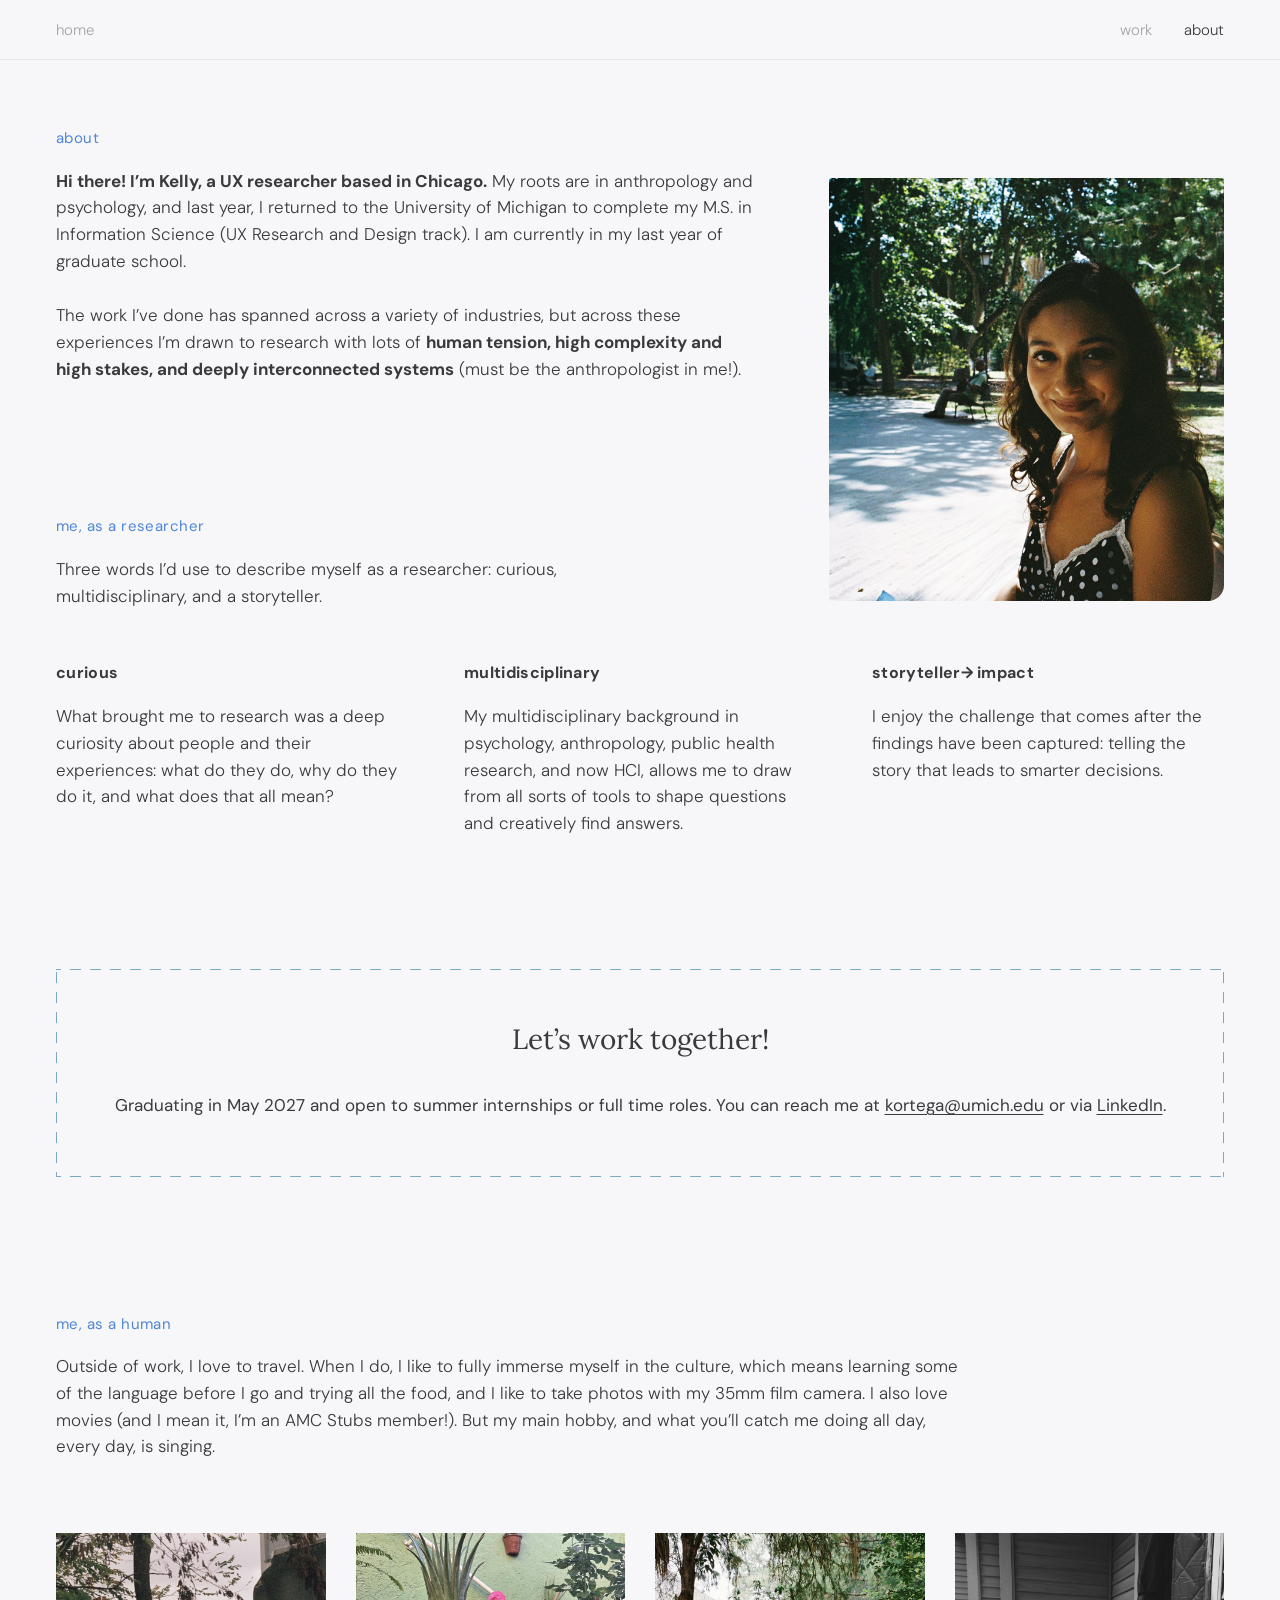
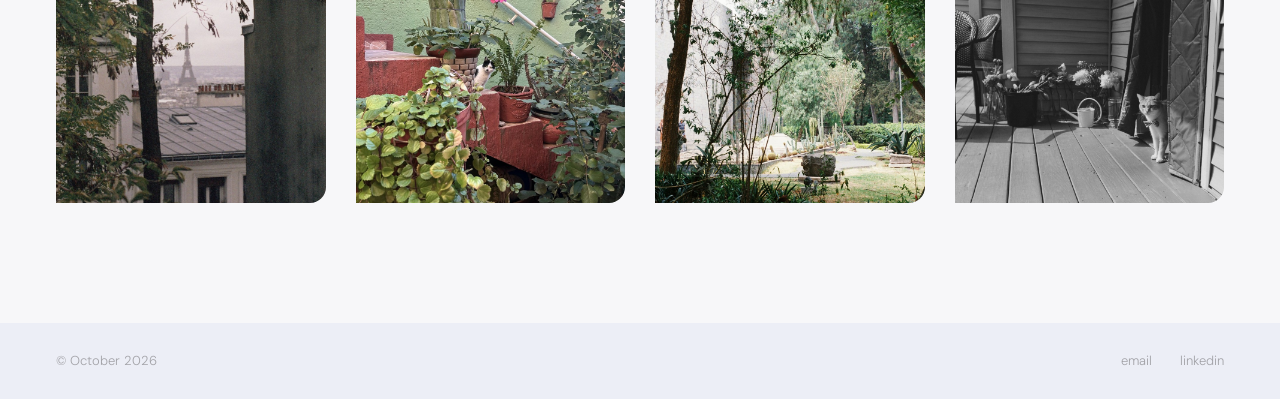
==== about.html @ fd2d8333 "Add files via upload" ====
<!DOCTYPE html>
<html lang="en">
<head>
  <meta charset="UTF-8">
  <meta name="viewport" content="width=device-width, initial-scale=1">
  <title>About · Kelly Ortega</title>
  <meta name="description" content="Kelly Ortega is a UX researcher with roots in anthropology and psychology, finishing an M.S. in Information Science at the University of Michigan.">
  <link rel="preconnect" href="https://fonts.googleapis.com">
  <link rel="preconnect" href="https://fonts.gstatic.com" crossorigin>
  <link href="https://fonts.googleapis.com/css2?family=DM+Sans:wght@300;400;500;700&family=Lora:ital,wght@0,400;1,400&display=swap" rel="stylesheet">
  <link rel="stylesheet" href="styles.css">
</head>
<body>

  <header class="nav">
    <a href="index.html" class="nav__home">home</a>
    <nav class="nav__links">
      <a href="index.html#work">work</a>
      <a href="about.html" aria-current="page">about</a>
    </nav>
  </header>

  <main class="about">
    <h1 class="about__label">about</h1>

    <div class="about__top">
      <div class="about__intro">
        <p class="about__p"><strong>Hi there! I’m Kelly, a UX researcher based in Chicago.</strong> My roots are in anthropology and psychology, and last year, I returned to the University of Michigan to complete my M.S. in Information Science (UX Research and Design track). I am currently in my last year of graduate school.</p>
        <p class="about__p">The work I’ve done has spanned across a variety of industries, but across these experiences I’m drawn to research with lots of <strong>human tension, high complexity and high stakes, and deeply interconnected systems</strong> (must be the anthropologist in me!).</p>

        <section class="about__researcher">
          <h2 class="about__label">me, as a researcher</h2>
          <p class="about__p about__lead">Three words I’d use to describe myself as a researcher: curious, multidisciplinary, and a storyteller.</p>
        </section>
      </div>

      <figure class="about__portrait">
        <img src="kelly.jpg" width="1500" height="1440" alt="Portrait of Kelly smiling over her shoulder in a sunlit, tree-lined park">
      </figure>
    </div>

    <div class="about__traits">
      <div class="trait">
        <h3 class="trait__title">curious</h3>
        <p class="about__p">What brought me to research was a deep curiosity about people and their experiences: what do they do, why do they do it, and what does that all mean?</p>
      </div>
      <div class="trait">
        <h3 class="trait__title">multidisciplinary</h3>
        <p class="about__p">My multidisciplinary background in psychology, anthropology, public health research, and now HCI, allows me to draw from all sorts of tools to shape questions and creatively find answers.</p>
      </div>
      <div class="trait">
        <h3 class="trait__title">storyteller→ impact</h3>
        <p class="about__p">I enjoy the challenge that comes after the findings have been captured: telling the story that leads to smarter decisions.</p>
      </div>
    </div>

    <section class="cta">
      <h2 class="cta__title">Let’s work together!</h2>
      <p class="cta__text">Graduating in May 2027 and open to summer internships or full time roles. You can reach me at <a href="mailto:kortega@umich.edu">kortega@umich.edu</a> or via <a href="https://www.linkedin.com/in/ortegakelly" target="_blank" rel="noopener">LinkedIn</a>.</p>
    </section>

    <section class="about__human">
      <h2 class="about__label">me, as a human</h2>
      <p class="about__p">Outside of work, I love to travel. When I do, I like to fully immerse myself in the culture, which means learning some of the language before I go and trying all the food, and I like to take photos with my 35mm film camera. I also love movies (and I mean it, I’m an AMC Stubs member!). But my main hobby, and what you’ll catch me doing all day, every day, is singing.</p>

      <!-- Swap in your original photos: same file names, or edit the src. The caption shows as a pill on hover. -->
      <ul class="about__gallery">
        <li>
          <figure class="photo" tabindex="0">
            <div class="photo__frame"><img src="gallery-eiffel.jpg" width="900" height="900" loading="lazy" alt="The Eiffel Tower seen through a tree and between Paris rooftops, from Montmartre on an overcast day"></div>
            <figcaption class="photo__pill">The Eiffel Tower, taken from Montmartre, 2022</figcaption>
          </figure>
        </li>
        <li>
          <figure class="photo" tabindex="0">
            <div class="photo__frame"><img src="gallery-stray-cat.jpg" width="900" height="900" loading="lazy" alt="A black-and-white stray cat peeking out from behind potted plants on a red stairway against a green wall in Guanajuato, Mexico"></div>
            <figcaption class="photo__pill">Stray cat, Guanajuato, Mexico, 2023 (I’m thinking of starting a “cats from my travels” collection)</figcaption>
          </figure>
        </li>
        <li>
          <figure class="photo" tabindex="0">
            <div class="photo__frame"><img src="gallery-museo.jpg" width="900" height="900" loading="lazy" alt="A garden at El Museo de Antropología in Ciudad de México, with a carved stone head, cacti and agave under tall trees"></div>
            <figcaption class="photo__pill">El Museo de Antropología, Ciudad de México, 2024</figcaption>
          </figure>
        </li>
        <li>
          <figure class="photo" tabindex="0">
            <div class="photo__frame"><img src="gallery-archie.jpg" width="900" height="900" loading="lazy" alt="Black-and-white photo of Archie, a cat in a bow tie, standing in a quilted doorway on a wooden porch with flowers and a watering can"></div>
            <figcaption class="photo__pill">Archie, my cat in his bow tie, 2025</figcaption>
          </figure>
        </li>
      </ul>
    </section>
  </main>

  <footer class="footer">
    <p class="footer__copy">© October 2026</p>
    <nav class="footer__links">
      <a href="mailto:kortega@umich.edu">email</a>
      <a href="https://www.linkedin.com/in/ortegakelly" target="_blank" rel="noopener">linkedin</a>    </nav>
  </footer>

</body>
</html>
---- styles.css ----
:root {
  --bg: #f7f7f9;
  --text: #3a3a3c;
  --text-soft: #6b6b70;
  --text-faint: #a3a3a8;
  --line: #e8e8ec;
  --placeholder: #eeeeec;
  --footer-bg: #eceef6;
  --gutter: 56px;
  --serif: "Lora", Georgia, serif;
  --sans: "DM Sans", system-ui, -apple-system, "Segoe UI", sans-serif;
}

*,
*::before,
*::after { box-sizing: border-box; }

html { scroll-behavior: smooth; }

body {
  margin: 0;
  background: var(--bg);
  color: var(--text);
  font-family: var(--sans);
  font-weight: 300;
  -webkit-font-smoothing: antialiased;
  display: flex;
  flex-direction: column;
  min-height: 100vh;
}

main { flex: 1; }

a { color: inherit; text-decoration: none; }

/* ---------- Nav ---------- */
.nav {
  display: flex;
  justify-content: space-between;
  align-items: center;
  height: 60px;
  padding: 0 var(--gutter);
  border-bottom: 1px solid var(--line);
  font-size: 15px;
  color: var(--text-faint);
}

.nav__links { display: flex; gap: 32px; }

.nav a { transition: color 0.2s ease; }
.nav a:hover { color: var(--text); }

/* ---------- Hero ---------- */
.hero { padding: 76px var(--gutter) 0; }

.hero__name {
  margin: 0;
  font-family: var(--serif);
  font-style: italic;
  font-weight: 400;
  font-size: clamp(56px, 9vw, 92px);
  line-height: 1.1;
  letter-spacing: 0.01em;
  color: var(--text);
}

.hero__tagline {
  margin: 14px 0 0;
  font-size: clamp(18px, 2.2vw, 22px);
  font-weight: 400;
  color: var(--text);
}

.hero__role {
  margin: 14px 0 0;
  font-size: 16px;
  letter-spacing: 0.02em;
  color: var(--text-soft);
}

/* ---------- Featured work ---------- */
.work { padding: 88px var(--gutter) 96px; }

.work__label {
  margin: 0 0 16px;
  font-size: 12px;
  letter-spacing: 0.02em;
  color: var(--text-faint);
}

.work__grid {
  display: grid;
  grid-template-columns: repeat(2, minmax(0, 1fr));
  column-gap: 30px;
  row-gap: 72px;
  align-items: start;
}

.card { display: block; }

.card { outline: none; }

.card__image {
  position: relative;
  aspect-ratio: 570 / 493;
  background: var(--placeholder);
  border-radius: 0 0 16px 0;
  overflow: hidden;
  /* Hover frame: transparent until hovered, then a thin dashed blue line sits just outside the image */
  outline: 1px dashed transparent;
  outline-offset: 7px;
  transition: border-radius 0.3s ease, outline-color 0.3s ease;
}

.card__image img {
  display: block;
  width: 100%;
  height: 100%;
  object-fit: cover;
}

.card:hover .card__image,
.card:focus-visible .card__image {
  border-radius: 18px;
  outline-color: #4f86d6;
}

/* Pill that slides up over the bottom-left of the image on hover */
.card__pills {
  position: absolute;
  left: 12px;
  right: 12px;
  bottom: 12px;
  display: flex;
  flex-wrap: wrap;
  gap: 12px;
  opacity: 0;
  transform: translateY(8px);
  transition: opacity 0.3s ease, transform 0.3s ease;
  pointer-events: none;
}

.pill {
  padding: 14px 18px;
  border-radius: 18px;
  background: var(--bg);
  color: var(--text-soft);
  font-size: 16px;
  font-weight: 400;
  line-height: 1.2;
}

.card:hover .card__pills,
.card:focus-visible .card__pills {
  opacity: 1;
  transform: none;
}

/* Phones and tablets have no hover, so show the pills all the time */
@media (hover: none) {
  .card__pills { opacity: 1; transform: none; }
}

.card__title {
  margin: 20px 0 0;
  font-size: clamp(22px, 2.4vw, 28px);
  font-weight: 400;
  line-height: 1.5;
  color: var(--text);
}

.card__tags {
  margin: 6px 0 0;
  font-size: 14px;
  color: var(--text-faint);
}

.card__desc {
  margin: 12px 0 0;
  font-size: 18px;
  line-height: 1.55;
  color: var(--text-soft);
}

/* ---------- Footer ---------- */
.footer {
  display: flex;
  justify-content: space-between;
  align-items: center;
  height: 76px;
  padding: 0 var(--gutter);
  background: var(--footer-bg);
  font-size: 13px;
  color: var(--text-faint);
}

.footer__copy { margin: 0; }
.footer__links { display: flex; gap: 28px; }
.footer a { transition: color 0.2s ease; }
.footer a:hover { color: var(--text); }

/* ---------- About page ---------- */
.nav a[aria-current="page"] { color: var(--text); }

.about {
  --about-text: 17px;   /* body copy */
  --about-gap: 132px;                          /* space above and below the contact box */
  padding: 67px var(--gutter) 120px;
}

/* Small section labels: "about", "me, as a researcher", "me, as a human" */
.about__label {
  margin: 0 0 18px;
  font-size: 15px;
  font-weight: 400;
  line-height: 1.5;
  letter-spacing: 0.03em;
  color: #4f86d6;   /* same blue as the hover frames on the photos */
}

/* Body copy */
.about__p {
  margin: 0;
  font-size: var(--about-text);
  line-height: 1.57;
  color: var(--text);
}

.about strong { font-weight: 700; }

/* Intro + portrait */
.about__top {
  display: grid;
  grid-template-columns: minmax(0, 1fr) clamp(300px, 30.9vw, 395px);
  column-gap: 72px;
  align-items: stretch;   /* photo stretches to the height of the text column */
}

.about__intro .about__p + .about__p { margin-top: 28px; }

.about__portrait {
  position: relative;
  margin: 10px 0 8px;   /* top lines up with the first line of text; bottom sits on the baseline of the last line */
  background: #d6e4f0;
  border-radius: 0 0 16px 0;
  overflow: hidden;
}

.about__portrait img {
  position: absolute;
  inset: 0;
  display: block;
  width: 100%;
  height: 100%;
  object-fit: cover;
  object-position: 50% 40%;
}

/* me, as a researcher */
.about__researcher { margin-top: calc(var(--about-gap) + 1px); }   /* same visible space as above "me, as a human" */
.about__lead { max-width: 600px; }

.about__traits {
  display: grid;
  grid-template-columns: repeat(3, minmax(0, 1fr));
  column-gap: 56px;
  margin-top: 52px;
}

.trait__title {
  margin: 0 0 18px;
  font-size: 16px;
  font-weight: 700;
  line-height: 1.5;
  letter-spacing: 0.02em;
  color: var(--text);
}

/* Dashed contact box: 11px dashes, 9px gaps, 1px line */
.cta {
  --dash: #7aaabf;
  margin-top: var(--about-gap);
  padding: 54px 40px 58px;
  text-align: center;
  background:
    linear-gradient(90deg, var(--dash) 55%, transparent 0) top    / 20px 1px repeat-x,
    linear-gradient(90deg, var(--dash) 55%, transparent 0) bottom / 20px 1px repeat-x,
    linear-gradient(0deg,  var(--dash) 55%, transparent 0) left   / 1px 20px repeat-y,
    linear-gradient(0deg,  var(--dash) 55%, transparent 0) right  / 1px 20px repeat-y;
}

.cta__title {
  margin: 0;
  font-family: var(--serif);
  font-weight: 400;
  font-size: clamp(24px, 2.18vw, 28px);
  line-height: 1.2;
  color: var(--text);
}

.cta__text {
  margin: 36px 0 0;
  font-size: var(--about-text);
  font-weight: 400;
  line-height: 1.57;
  color: var(--text);
}

.cta__text a {
  text-decoration: underline;
  text-underline-offset: 3px;
  text-decoration-thickness: 1px;
  transition: color 0.2s ease;
}

.cta__text a:hover { color: var(--text-soft); }

/* me, as a human */
.about__human { margin-top: calc(var(--about-gap) + 4px); }
.about__human .about__p { max-width: 910px; }

.about__gallery {
  display: grid;
  grid-template-columns: repeat(4, minmax(0, 1fr));
  column-gap: 30px;
  row-gap: 30px;
  margin: 73px 0 0;
  padding: 0;
  list-style: none;
}

/* Photo with a caption pill that slides up on hover (same behaviour as the home page cards) */
.photo { position: relative; margin: 0; outline: none; }

.photo__frame {
  aspect-ratio: 1 / 1;
  background: var(--placeholder);
  border-radius: 0 0 16px 0;
  overflow: hidden;
  outline: 1px dashed transparent;
  outline-offset: 7px;
  transition: border-radius 0.3s ease, outline-color 0.3s ease;
}

.photo__frame img {
  display: block;
  width: 100%;
  height: 100%;
  object-fit: cover;
}

.photo:hover .photo__frame,
.photo:focus-visible .photo__frame {
  border-radius: 18px;
  outline-color: #4f86d6;
}

.photo__pill {
  position: absolute;
  left: 12px;
  bottom: 12px;
  max-width: calc(100% - 24px);
  padding: 10px 14px;
  border-radius: 16px;
  background: var(--bg);
  color: var(--text-soft);
  font-size: 14px;
  font-weight: 400;
  line-height: 1.4;
  opacity: 0;
  transform: translateY(8px);
  transition: opacity 0.3s ease, transform 0.3s ease;
  pointer-events: none;
}

.photo:hover .photo__pill,
.photo:focus-visible .photo__pill {
  opacity: 1;
  transform: none;
}

/* Touch screens have no hover, so the caption sits under the photo as plain text */
@media (hover: none) {
  .photo__pill {
    position: static;
    max-width: none;
    margin-top: 10px;
    padding: 0;
    border-radius: 0;
    background: none;
    opacity: 1;
    transform: none;
    pointer-events: auto;
  }
}

/* ---------- Responsive ---------- */
/* Tablets and small laptops: stack the photo above the intro so it never gets squeezed into a tall, narrow crop */
@media (max-width: 1100px) {
  .about__top { grid-template-columns: 1fr; row-gap: 32px; }
  .about__portrait { order: -1; margin: 0; aspect-ratio: 477 / 441; max-width: 477px; }
}

@media (max-width: 800px) {
  :root { --gutter: 24px; }

  .about { --about-gap: 80px; padding-top: 48px; padding-bottom: 80px; }
  .about__top { grid-template-columns: 1fr; row-gap: 32px; }
  .about__portrait { order: -1; margin: 0; aspect-ratio: 477 / 441; }
  .about__intro { max-width: none; }
  .about__intro .about__p + .about__p { margin-top: 28px; }
  .about__researcher { margin-top: 48px; }
  .about__traits { grid-template-columns: 1fr; row-gap: 32px; margin-top: 40px; }
  .cta { padding: 40px 24px; }
  .about__gallery { grid-template-columns: repeat(2, minmax(0, 1fr)); column-gap: 16px; row-gap: 28px; margin-top: 48px; }

  /* Footer: let the links wrap under the copyright instead of crushing together */
  .footer {
    flex-wrap: wrap;
    height: auto;
    min-height: 76px;
    padding-top: 20px;
    padding-bottom: 20px;
    row-gap: 12px;
  }
  .footer__copy { white-space: nowrap; }
  .footer__links { flex-wrap: wrap; gap: 8px 20px; }

  .hero { padding-top: 56px; }
  .work { padding-top: 64px; }

  .work__grid {
    grid-template-columns: 1fr;
    row-gap: 64px;
  }

  .card__desc { font-size: 17px; }
}

/* =====================================================================
   Case study pages
   Tokens: --nav-width, --measure, --gap, --red
   ===================================================================== */

html { scroll-padding-top: 96px; }

@media (prefers-reduced-motion: reduce) {
  html { scroll-behavior: auto; }
}

.cs {
  --nav-width: 200px;
  --measure: 640px;
  --gap: 72px;
  --red: #A3051DB3;
  --cs-text: 17px;
}

/* ---------- Title block ---------- */
.cs__hero { padding: 40px var(--gutter) 0; }

.cs__cover {
  margin: 0;
  aspect-ratio: 1080 / 432;
  background: var(--placeholder);
  border-radius: 0 0 16px 0;
  overflow: hidden;
}

.cs__cover img {
  display: block;
  width: 100%;
  height: 100%;
  object-fit: cover;
}

.cs__title {
  margin: 40px 0 0;
  font-family: var(--serif);
  font-style: italic;
  font-weight: 400;
  font-size: 24px;
  line-height: 1.3;
  letter-spacing: 0.01em;
  color: var(--text);
  max-width: 900px;
}

.cs__question {
  margin: 12px 0 0;
  max-width: 760px;
  font-size: 18px;
  font-weight: 400;
  line-height: 1.5;
  color: var(--text);
}

.cs__meta {
  display: grid;
  grid-template-columns: repeat(4, minmax(0, 1fr));
  column-gap: 32px;
  margin: 40px 0 0;
  padding: 20px 0 0;
  border-top: 1px solid var(--red);
}

.cs__meta dt {
  margin: 0 0 8px;
  font-size: 15px;
  font-weight: 400;
  letter-spacing: 0.03em;
  color: var(--red);
}

.cs__meta dd {
  margin: 0;
  font-size: 17px;
  line-height: 1.6;
  color: var(--text);
}

.cs__meta .meta__item { min-width: 0; }

/* ---------- Two-column layout ---------- */
.cs__layout {
  display: grid;
  grid-template-columns: var(--nav-width) minmax(0, 1fr);
  column-gap: 72px;
  align-items: start;
  padding: 96px var(--gutter) 120px;
}

/* ---------- Sticky side nav ---------- */
.toc {
  position: sticky;
  top: 96px;
  align-self: start;
  font-size: 15px;
}

.toc__back {
  display: inline-block;
  margin-bottom: 28px;
  color: var(--text-faint);
  transition: color 0.2s ease;
}

.toc__back:hover { color: var(--text); }

.toc__list {
  margin: 0;
  padding: 0;
  list-style: none;
}

.toc__list a {
  display: block;
  padding: 7px 0 7px 16px;
  border-left: 1px solid var(--line);
  line-height: 1.4;
  color: var(--text-faint);
  transition: color 0.2s ease, border-color 0.2s ease;
}

.toc__list a:hover { color: var(--text); }

.toc__list a[aria-current="true"] {
  color: var(--text);
  border-left-color: var(--text);
}

/* ---------- Sections ---------- */
.cs__content { min-width: 0; font-size: var(--cs-text); }

.cs__section { scroll-margin-top: 96px; }
.cs__section + .cs__section { margin-top: var(--gap); }

/* Small red headers: context, goal, methods, insight 01, recommendation 01 ... */
.cs__eyebrow,
.block__label {
  margin: 0 0 14px;
  font-size: 15px;
  font-weight: 400;
  line-height: 1.5;
  letter-spacing: 0.03em;
  color: var(--red);
}

.cs__eyebrow--next { margin-top: var(--gap); }

.cs__p,
.cs__list {
  max-width: var(--measure);
  font-size: var(--cs-text);
  line-height: 1.6;
  color: var(--text);
}

.cs__p { margin: 0; }
.cs__p + .cs__p { margin-top: 16px; }
.cs__p strong,
.cs__list strong { font-weight: 700; }

.cs__list {
  margin: 0;
  padding-left: 1.3em;
}

.cs__list li { margin-top: 8px; padding-left: 4px; }
.cs__list li:first-child { margin-top: 0; }
.cs__list ul { margin: 8px 0 0; padding-left: 1.3em; }

/* A paragraph or list that follows another block */
.cs__p + .cs__list,
.cs__list + .cs__p,
.cs__list + .cs__list { margin-top: 16px; }

/* ---------- Insight and recommendation blocks ---------- */
.block {
  margin-top: var(--gap);
  padding-top: 24px;
  border-top: 1px solid var(--red);
}

.cs__p + .block { margin-top: var(--gap); }

/* The only large text on the page: each insight and each recommendation */
.block__title {
  margin: 0 0 20px;
  max-width: 720px;
  font-size: 24px;
  font-weight: 700;
  line-height: 1.4;
  color: var(--text);
}

.block > .cs__p,
.block > .cs__list { margin-top: 0; }
.block > .cs__list + .cs__p,
.block > .cs__p + .cs__list,
.block > .cs__list + .cs__list,
.block > .cs__p + .cs__p { margin-top: 16px; }

.quote {
  max-width: var(--measure);
  margin: 24px 0 0;
  padding-left: 20px;
  border-left: 1px solid var(--text-faint);
  font-family: var(--serif);
  font-style: italic;
  font-size: 17px;
  line-height: 1.6;
  color: var(--text);
}

.quote p { margin: 0; }

/* ---------- Callout (same dashed box as "Let's work together") ---------- */
.callout {
  --dash: #7aaabf;
  max-width: 760px;
  padding: 40px 40px 44px;
  background:
    linear-gradient(90deg, var(--dash) 55%, transparent 0) top    / 20px 1px repeat-x,
    linear-gradient(90deg, var(--dash) 55%, transparent 0) bottom / 20px 1px repeat-x,
    linear-gradient(0deg,  var(--dash) 55%, transparent 0) left   / 1px 20px repeat-y,
    linear-gradient(0deg,  var(--dash) 55%, transparent 0) right  / 1px 20px repeat-y;
}

.callout .cs__p { max-width: none; }

/* ---------- Figures ---------- */
.fig { margin: 32px 0 0; }

.fig__frame {
  background: var(--placeholder);
  border-radius: 0 0 16px 0;
  overflow: hidden;
}

.fig__frame img {
  display: block;
  width: 100%;
  height: auto;
}

/* ---------- More work ---------- */
.more { padding: 0 var(--gutter) 96px; }

/* ---------- Responsive ---------- */
@media (max-width: 1000px) {
  .cs { --nav-width: 160px; }
  .cs__layout { column-gap: 40px; }
}

@media (max-width: 800px) {
  .cs { --gap: 48px; }

  html { scroll-padding-top: 72px; }
  .cs__section { scroll-margin-top: 72px; }

  .cs__hero { padding-top: 24px; }
  .cs__title { margin-top: 28px; }
  .cs__meta { grid-template-columns: repeat(2, minmax(0, 1fr)); row-gap: 24px; margin-top: 32px; }

  .cs__layout {
    grid-template-columns: minmax(0, 1fr);
    padding-top: 0;
    padding-bottom: 80px;
  }

  /* Nav turns into a strip pinned to the top of the screen */
  .toc {
    top: 0;
    z-index: 5;
    margin: 0 calc(var(--gutter) * -1) 48px;
    padding: 0 var(--gutter);
    background: var(--bg);
    border-bottom: 1px solid var(--line);
    overflow-x: auto;
    scrollbar-width: none;
  }
  .toc::-webkit-scrollbar { display: none; }

  .toc__back { display: none; }

  .toc__list { display: flex; gap: 24px; white-space: nowrap; }

  .toc__list a {
    padding: 16px 0 14px;
    border-left: 0;
    border-bottom: 2px solid transparent;
  }

  .toc__list a[aria-current="true"] { border-bottom-color: var(--text); }

  .callout { padding: 28px 22px 32px; }
  .more { padding-bottom: 72px; }
}

.block--first { margin-top: 0; }
.cs__eyebrow + .block { margin-top: 0; }

/* Red line closing the insights, same rule as above each insight */
.cs__section--ruled {
  padding-top: 24px;
  border-top: 1px solid var(--red);
}

/* Bold headings that follow the last insight/recommendation block */
.cs__p--after-block { margin-top: var(--gap); }

/* Two images side by side in one figure */
.fig--pair { display: grid; grid-template-columns: repeat(2, minmax(0, 1fr)); gap: 24px; align-items: start; }
@media (max-width: 800px) { .fig--pair { grid-template-columns: minmax(0, 1fr); } }

/* Smaller figures */
.fig--xs { max-width: 360px; }
.fig--sm { max-width: 480px; }
.fig--md { max-width: 560px; }

/* Figure after a caption line, caption after a figure */
.fig + .cs__p { margin-top: 16px; }

/* Text beside a small figure */
.split { display: grid; grid-template-columns: minmax(0, 1fr) 300px; column-gap: 48px; align-items: start; }
.split__text { min-width: 0; }
.split .fig { margin-top: 0; }
@media (max-width: 800px) {
  .split { grid-template-columns: minmax(0, 1fr); row-gap: 32px; }
  .split .fig { max-width: 360px; }
}

/* Dashed box in the page's red (decision) */
.callout--red { --dash: var(--red); }

/* Captions and spacing for the end wireframes */
.block + .fig { margin-top: var(--gap); }
.fig--spaced { margin-top: var(--gap); }

/* Highlighted definition (context) */
.cs { --tint: #A3051D0A; --highlight: #FFDD55; }
.statement__text {
  max-width: 560px;
  margin: 0 auto;
  font-size: 20px;
  font-weight: 700;
  line-height: 1.6;
  color: var(--text);
}
.statement__text mark {
  padding: 2px 4px;
  background: var(--highlight);
  color: inherit;
  -webkit-box-decoration-break: clone;
  box-decoration-break: clone;
}
@media (max-width: 800px) { .statement { padding: 28px 24px; margin: 32px 0; } }

/* Bold question line */
.cs__p--lead { font-size: 20px; font-weight: 700; }

/* Light red fill inside the red dashed box */
.callout--tint { background-color: var(--tint); }

/* One shared box style: light red fill, red dashed border, full content width */
.callout.callout--red { max-width: none; padding: 32px 48px; }
.callout--center { margin: 48px 0; text-align: center; }
.callout--center .statement__text { max-width: 560px; margin: 0 auto; }
.fig--xs, .fig--sm, .fig--md { max-width: none; }
@media (max-width: 800px) {
  .callout.callout--red { padding: 24px 22px; }
  .callout--center { margin: 32px 0; }
}

.callout .cs__list { max-width: var(--measure); }

/* A recommendation sits right under its insight, with no red line between them */
.block.block--pair { border-top: 0; padding-top: 0; margin-top: 40px; }

/* Label sits 14px above a centered statement box (spec: label to content = 14px) */
.callout--center.callout--after-label { margin-top: 0; }

/* Robot page red boxes: less padding, wider statement text, still centered */
@media (min-width: 801px) {
  .callout.callout--red.callout--wide { padding: 28px 32px; }
}
.callout--wide .statement__text { max-width: 720px; }

/* ---------- Max page width: on very wide screens, keep the page centered ---------- */
/* Header and footer stay full width. 1280px includes the 56px side margins. */
.hero,
.work,
.about,
.cs__hero,
.cs__layout,
.more {
  width: 100%;
  max-width: 1280px;
  margin-left: auto;
  margin-right: auto;
}

/* Nav and footer: keep their bars full width, but line the content up with the centered page column */
.nav,
.footer {
  padding-left: max(var(--gutter), calc((100% - 1280px) / 2 + var(--gutter)));
  padding-right: max(var(--gutter), calc((100% - 1280px) / 2 + var(--gutter)));
}
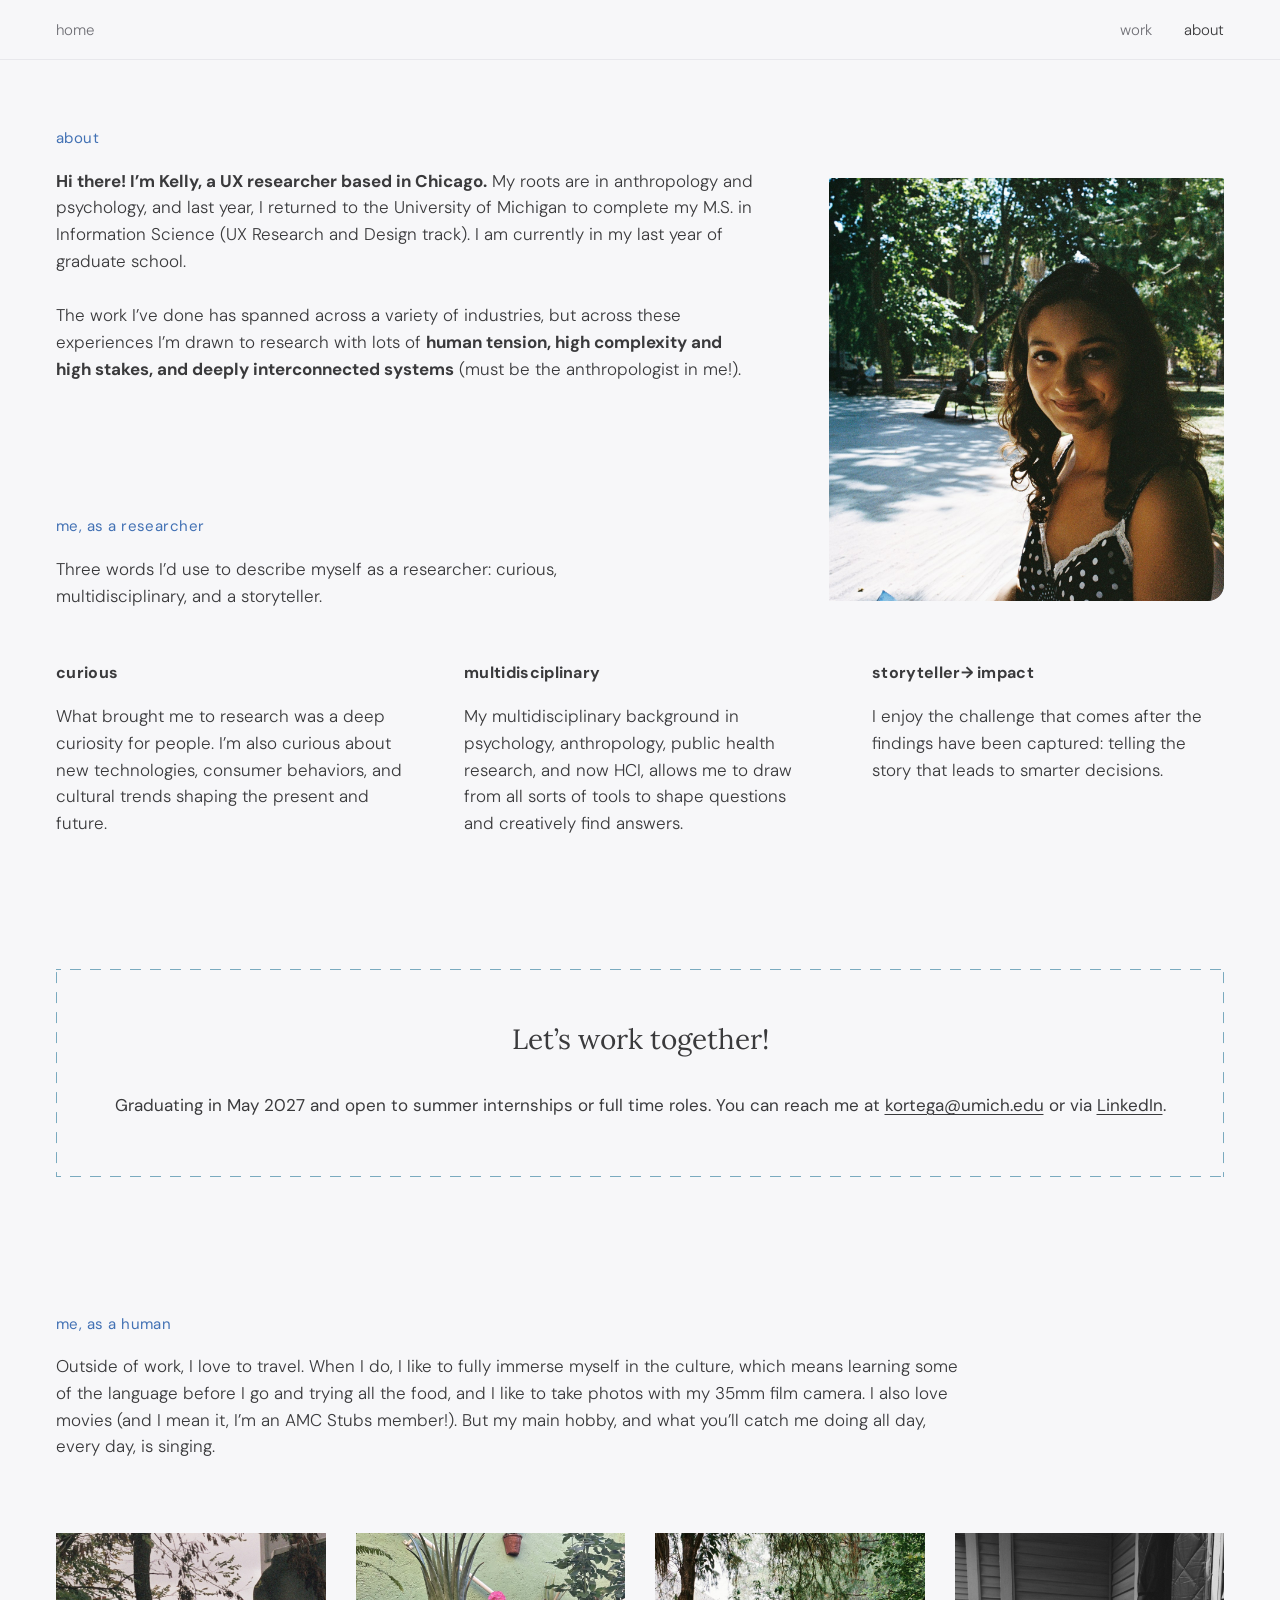
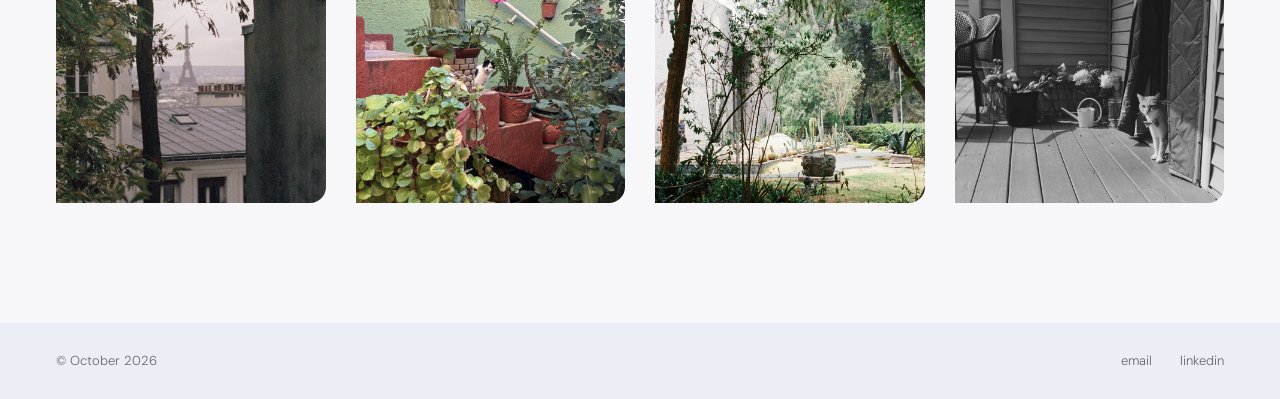
==== commit 0ec12818: "Add files via upload" ====
--- a/about.html
+++ b/about.html
@@ -42,7 +42,7 @@
     <div class="about__traits">
       <div class="trait">
         <h3 class="trait__title">curious</h3>
-        <p class="about__p">What brought me to research was a deep curiosity about people and their experiences: what do they do, why do they do it, and what does that all mean?</p>
+        <p class="about__p">What brought me to research was a deep curiosity for people. I’m also curious about new technologies, consumer behaviors, and cultural trends shaping the present and future.</p>
       </div>
       <div class="trait">
         <h3 class="trait__title">multidisciplinary</h3>
--- a/styles.css
+++ b/styles.css
@@ -2,7 +2,10 @@
   --bg: #f7f7f9;
   --text: #3a3a3c;
   --text-soft: #6b6b70;
-  --text-faint: #a3a3a8;
+  --text-faint: #707076;   /* light gray text, 4.6:1 on the page background */
+  --text-footer: #68686d;  /* footer text on the blue-gray footer, 4.8:1 */
+  --blue-text: #4271b4;    /* about page labels, 4.6:1 */
+  --text-nav: #707076;   /* header links: light gray, 4.6:1 contrast on the page background */
   --line: #e8e8ec;
   --placeholder: #eeeeec;
   --footer-bg: #eceef6;
@@ -42,7 +45,7 @@
   padding: 0 var(--gutter);
   border-bottom: 1px solid var(--line);
   font-size: 15px;
-  color: var(--text-faint);
+  color: var(--text-nav);
 }
 
 .nav__links { display: flex; gap: 32px; }
@@ -191,7 +194,7 @@
   padding: 0 var(--gutter);
   background: var(--footer-bg);
   font-size: 13px;
-  color: var(--text-faint);
+  color: var(--text-footer);
 }
 
 .footer__copy { margin: 0; }
@@ -215,7 +218,7 @@
   font-weight: 400;
   line-height: 1.5;
   letter-spacing: 0.03em;
-  color: #4f86d6;   /* same blue as the hover frames on the photos */
+  color: var(--blue-text);   /* slightly darker than the blue of the hover frames, so the text passes contrast */
 }
 
 /* Body copy */
@@ -453,6 +456,7 @@
   --measure: 640px;
   --gap: 72px;
   --red: #A3051DB3;
+  --red-text: #A3051DBF;   /* red label text, slightly stronger than the lines so it passes contrast */
   --cs-text: 17px;
 }
 
@@ -509,7 +513,7 @@
   font-size: 15px;
   font-weight: 400;
   letter-spacing: 0.03em;
-  color: var(--red);
+  color: var(--red-text);
 }
 
 .cs__meta dd {
@@ -583,7 +587,7 @@
   font-weight: 400;
   line-height: 1.5;
   letter-spacing: 0.03em;
-  color: var(--red);
+  color: var(--red-text);
 }
 
 .cs__eyebrow--next { margin-top: var(--gap); }
@@ -645,7 +649,7 @@
   max-width: var(--measure);
   margin: 24px 0 0;
   padding-left: 20px;
-  border-left: 1px solid var(--text-faint);
+  border-left: 1px solid #a3a3a8;
   font-family: var(--serif);
   font-style: italic;
   font-size: 17px;
@@ -847,3 +851,8 @@
   padding-left: max(var(--gutter), calc((100% - 1280px) / 2 + var(--gutter)));
   padding-right: max(var(--gutter), calc((100% - 1280px) / 2 + var(--gutter)));
 }
+
+/* Interactive wireframes embed */
+#interactive-wireframes { scroll-margin-top: 96px; }
+.wf { display: block; margin-top: 24px; }
+.cs__p a { text-decoration: underline; text-underline-offset: 3px; }
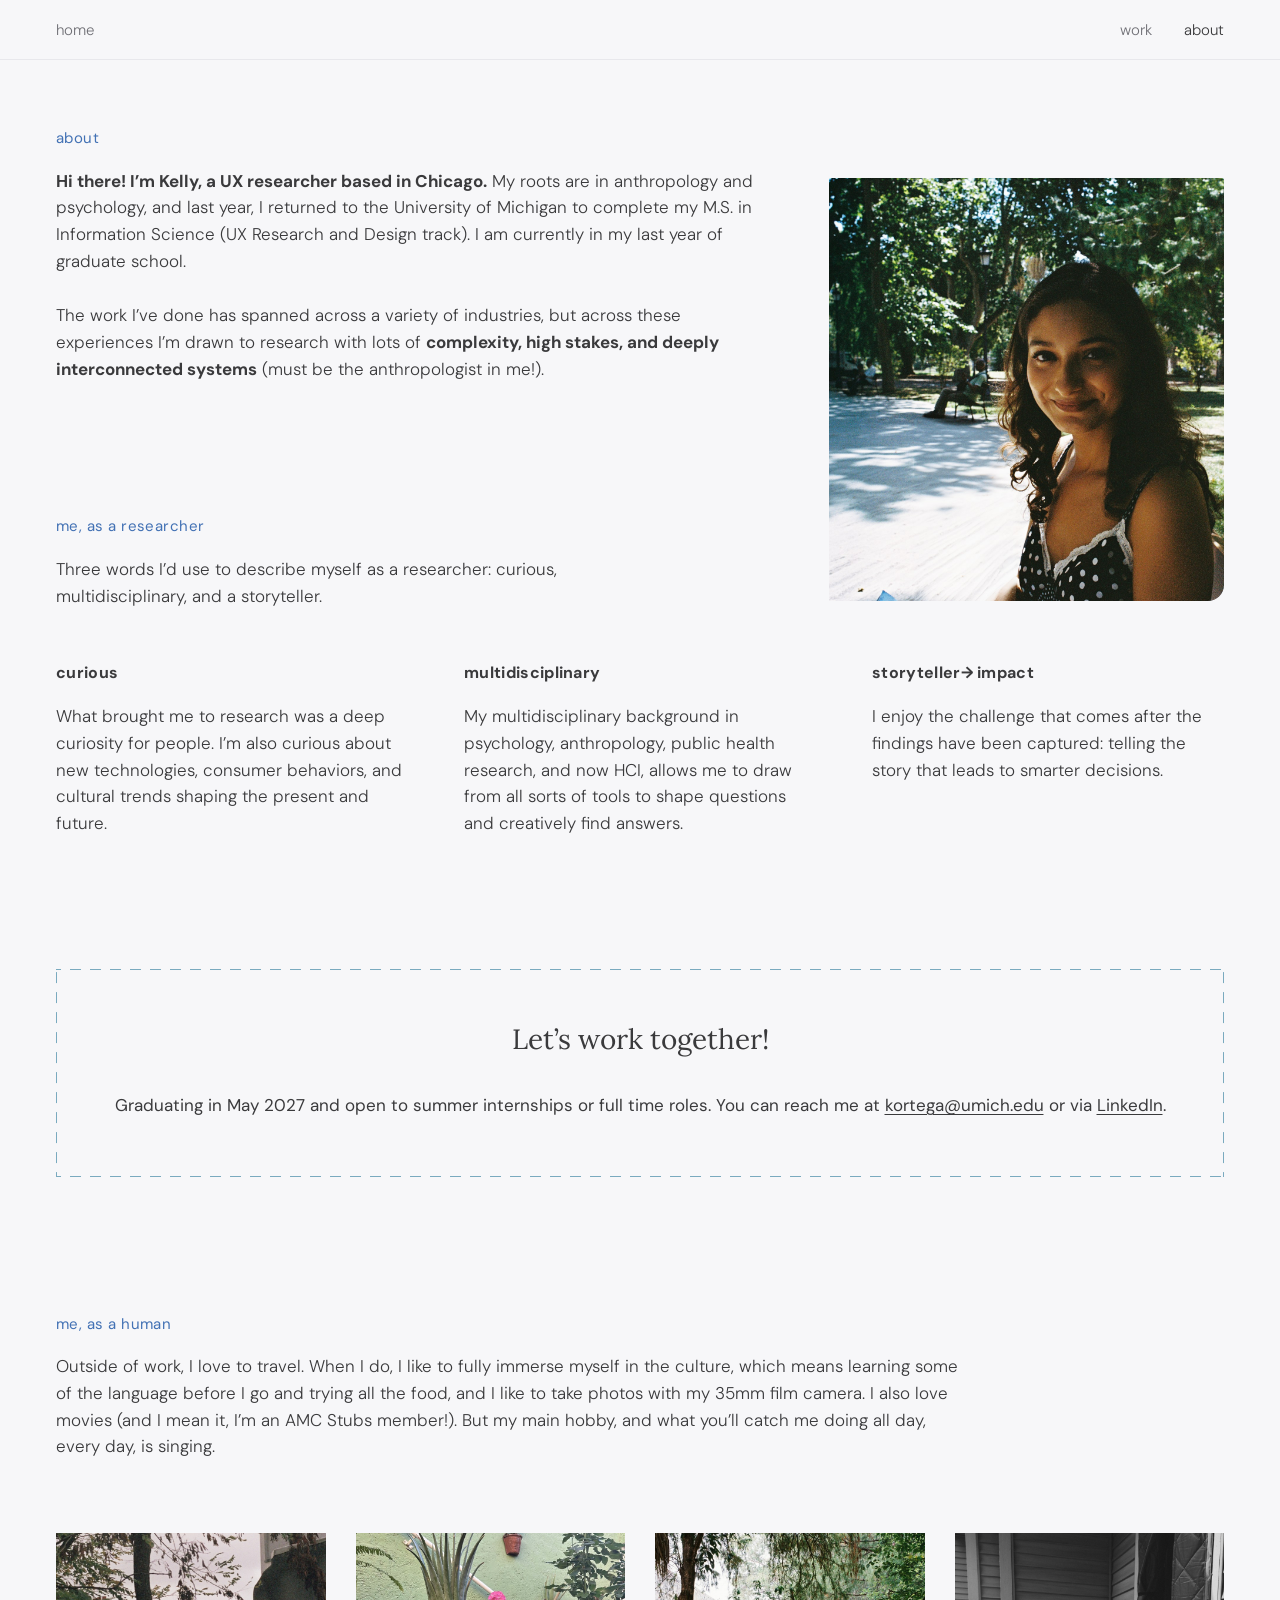
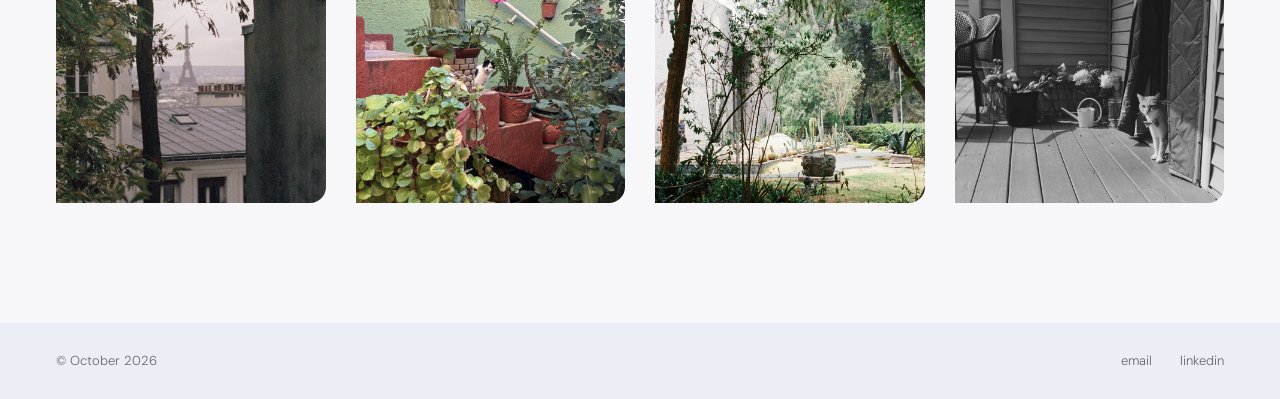
==== commit 03ea3570: "Add files via upload" ====
--- a/about.html
+++ b/about.html
@@ -26,7 +26,7 @@
     <div class="about__top">
       <div class="about__intro">
         <p class="about__p"><strong>Hi there! I’m Kelly, a UX researcher based in Chicago.</strong> My roots are in anthropology and psychology, and last year, I returned to the University of Michigan to complete my M.S. in Information Science (UX Research and Design track). I am currently in my last year of graduate school.</p>
-        <p class="about__p">The work I’ve done has spanned across a variety of industries, but across these experiences I’m drawn to research with lots of <strong>human tension, high complexity and high stakes, and deeply interconnected systems</strong> (must be the anthropologist in me!).</p>
+        <p class="about__p">The work I’ve done has spanned across a variety of industries, but across these experiences I’m drawn to research with lots of <strong>complexity, high stakes, and deeply interconnected systems</strong> (must be the anthropologist in me!).</p>
 
         <section class="about__researcher">
           <h2 class="about__label">me, as a researcher</h2>
